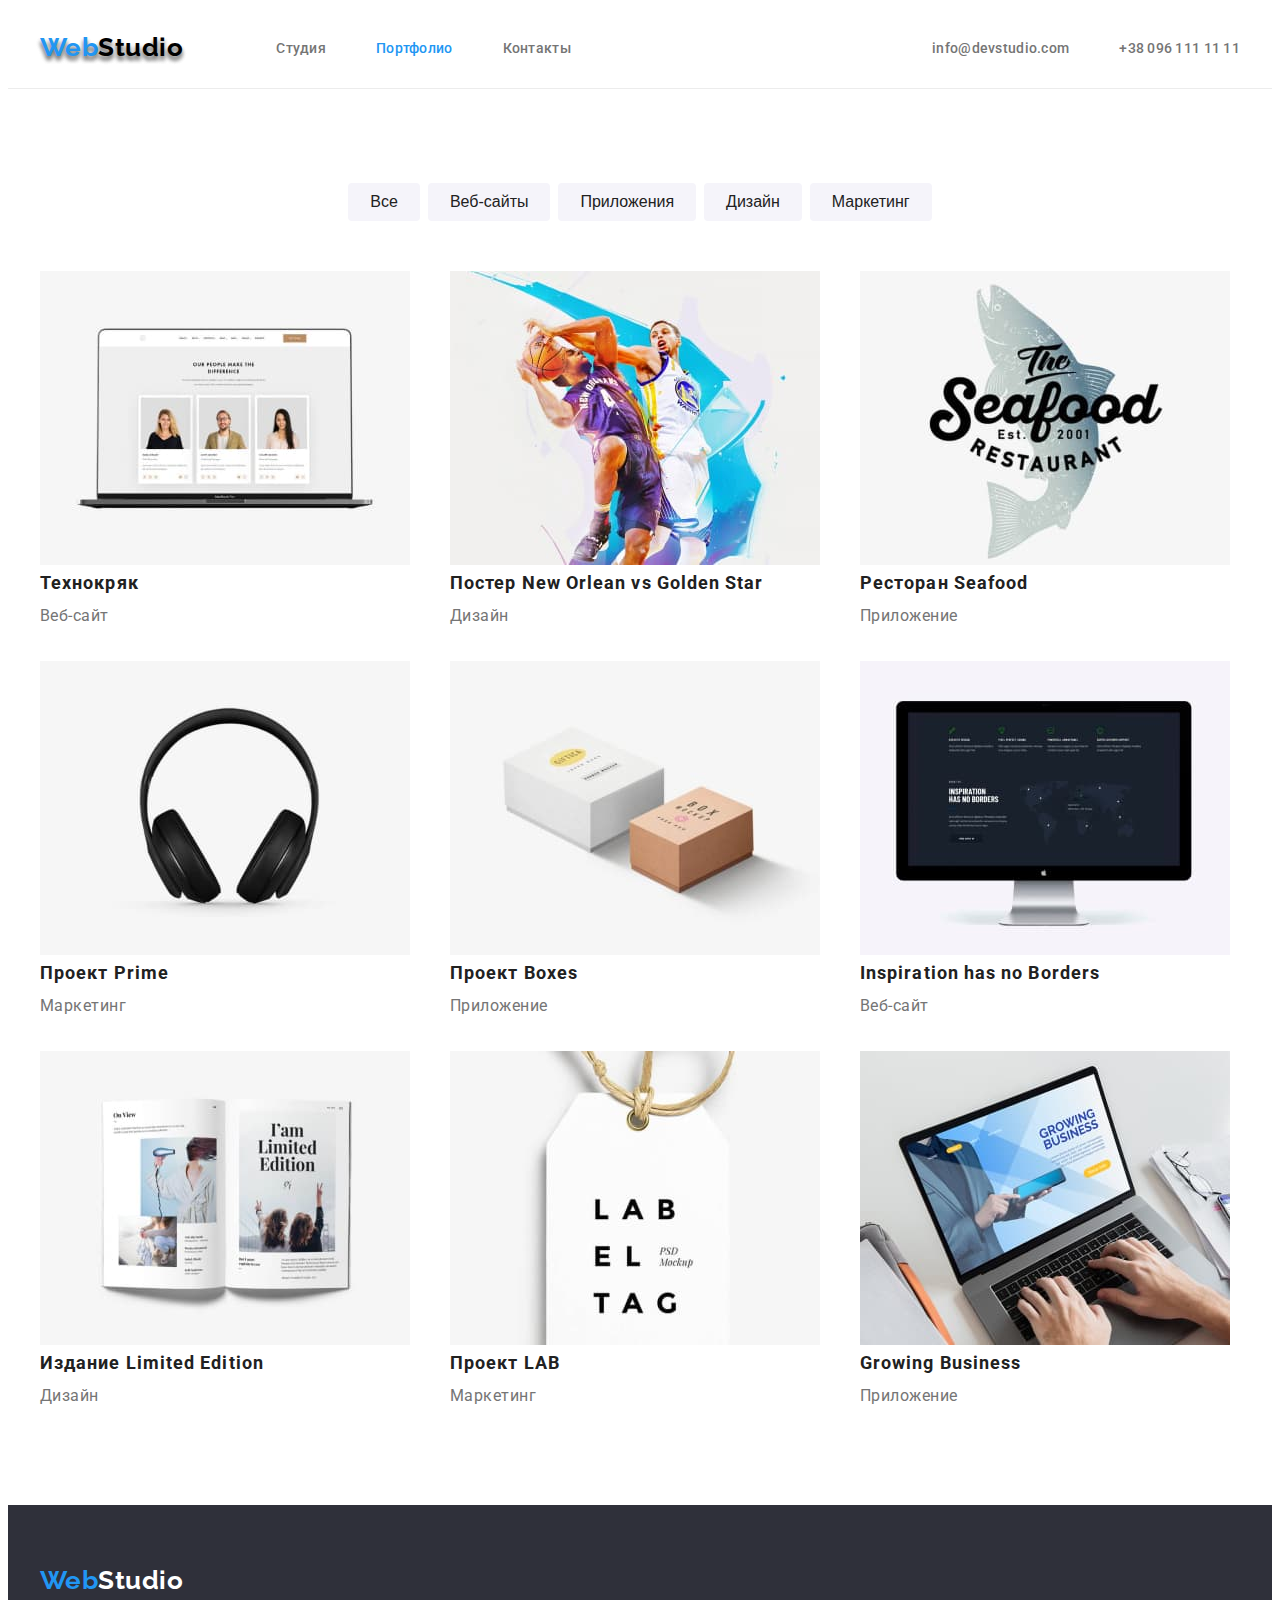
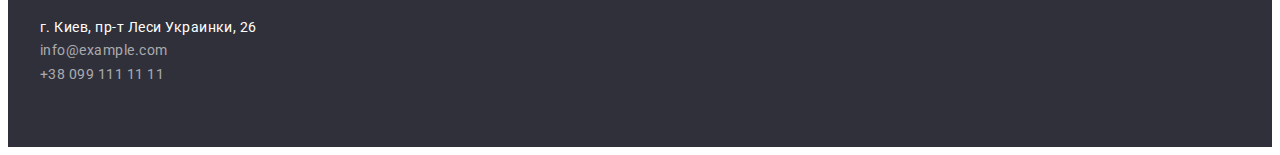
==== portfolio.html @ 405c22c2 "показывает блок герой" ====
<!DOCTYPE html>
<html lang="ru">
    
<head>
    <meta charset="UTF-8">
    <meta http-equiv="X-UA-Compatible" content="IE=edge">
    <meta name="viewport" content="width=device-width, initial-scale=1.0">
    <title>Портфолио</title>
    <link rel="preconnect" href="https://fonts.gstatic.com"/>
    <link href="https://fonts.googleapis.com/css2?family=Raleway:wght@700&family=Roboto:wght@400;500;700;900&display=swap"
        rel="stylesheet"/>
    <link rel="stylesheet" href="https://cdnjs.cloudflare.com/ajax/libs/modern-normalize/1.0.0/modern-normalize.min.css"
        integrity="sha512-ISS7cAi1PEhQ8jnbJpJZMd29NlhNj4AWYyLOSp2CE/CsHxTCu+r+t0D2yoJudVrd0/8fTVPUVDzY5Tvli75u/g=="crossorigin="anonymous" />
    <link rel="stylesheet" href="./css/styles.css"/>
</head>

<body>
    <!-- Шапка страницы -->
<header class="main-header">
  <div class="header-container container">
    <nav class="main-nav">
        <!-- Логотип WebStudio -->
        <a href="" lang="en" class="webstudio link shadow">
            <span class="web">Web</span>Studio</a>

        <ul class="menu list">
                <li class="menu-item"> <a class="menu-link link" href="./index.html">Студия</a></li>
                <li class="menu-item"> <a class="menu-link link curent" href="./portfolio.html">Портфолио</a></li>
                <li class="menu-item"> <a class="menu-link link" href="">Контакты</a></li>
                </ul>
                </nav>
                <ul class="contacts list">
                    <li class="contact-mail"><a class="mail-link link" href="maito:info@devstudio.com">info@devstudio.com</a></li>
                    <li class="contacts-tel"><a class="tel-link link" href="tel:380961111111">+38 096 111 11 11</a></li>
                </ul>
  </div>
</header>


<!--Основная часть-->
    <main>
        <!--Фильтры и Проекты-->
        <section class="section">
          <div class="container">
                <h1 class="visually-hidden" >Наши проекты</h1>
                  <ul class="filter-list list">
                    <li class="filter-item"><button class="filter-btn" type="button">Все</button></li>
                    <li class="filter-item"><button class="filter-btn" type="button">Веб-сайты</button></li>
                    <li class="filter-item"><button class="filter-btn" type="button">Приложения</button></li>
                    <li class="filter-item"><button class="filter-btn" type="button">Дизайн</button></li>
                    <li class="filter-item"><button class="filter-btn" type="button">Маркетинг</button></li>
                  </ul>
                            
        <!-- <Проекты> -->
        
            <ul class="project-list list">
                <li class="project-item">
                    <img src="./images/portfolio/tekhnokruak.jpg" alt="Технокряк" width="370" height="294" />
                    <h3 class="project-title">Технокряк</h3>
                    <p class="project-filter">Веб-сайт</p>
                </li>
                <li class="project-item">
                    <img src="./images/portfolio/neworlean.jpg" alt="Постер New Orlean vs Golden Star" width="370" height="294" />
                    <h3 class="project-title">Постер New Orlean vs Golden Star</h3>
                    <p class="project-filter">Дизайн</p>
                </li>
                <li class="project-item">
                    <img src="./images/portfolio/seafood.jpg" alt="Ресторан Seafood" width="370" height="294" />
                    <h3 class="project-title">Ресторан Seafood</h3>
                    <p class="project-filter">Приложение</p>
                </li>
                <li class="project-item">
                    <img src="./images/portfolio/prime.jpg" alt="Проект Prime" width="370" height="294" />
                    <h3 class="project-title">Проект Prime</h3>
                    <p class="project-filter">Маркетинг</p>
                </li>
                <li class="project-item">
                    <img src="./images/portfolio/boxes.jpg" alt="Проект Boxes" width="370" height="294" />
                    <h3 class="project-title">Проект Boxes</h3>
                    <p class="project-filter">Приложение</p>
                </li>
                <li class="project-item">
                    <img src="./images/portfolio/inspiration.jpg" alt="Inspiration has no Borders" width="370" height="294" />
                    <h3 class="project-title">Inspiration has no Borders</h3>
                    <p class="project-filter">Веб-сайт</p>
                </li>
                <li class="project-item">
                    <img src="./images/portfolio/limitededition.jpg" alt="Издание Limited Edition" width="370" height="294" />
                    <h3 class="project-title">Издание Limited Edition</h3>
                    <p class="project-filter">Дизайн</p>
                </li>
                <li class="project-item">
                    <img src="./images/portfolio/lab.jpg" alt="Проект LAB" width="370" height="294" />
                    <h3 class="project-title">Проект LAB</h3>
                    <p class="project-filter">Маркетинг</p>
                </li>
                <li class="project-item">
                    <img src="./images/portfolio/business.jpg" alt="Growing Business" width="370" height="294" />
                    <h3 class="project-title">Growing Business</h3>
                    <p class="project-filter">Приложение</p>
                </li>
            </ul>
          </div>
        </section>
    </main>

    <!-- <Футер> -->
    <footer class="footer class">
        <div class="footer-container container">
        <a href="" lang="en" class="footer-webstudio link">
            <span class="web">Web</span>Studio</a>
        <address class="footer-address">
            <ul class="footer-list list">
                <li><a class="footer-map-link link" href="https://goo.gl/maps/7oAF3nw1k7qhsK217" target="_blank"
                        rel="noopener noreferrer">г. Киев, пр-т Леси Украинки, 26</a></li>
                <li><a class="footer-mail-link link" href="maito:info@devstudio.com">info@example.com</a></li>
                <li><a class="footer-tel-link link" href="tel:380961111111">+38 099 111 11 11</a></li>
            </ul>
        </address>
        </div>
    </footer>
</body>

</html>
---- css/styles.css ----
/*Шрифт всего текста - Roboto*/
/*Шрифт логотипа WebStudio - Raleway*/
/*Цвет заголовка блока героя белый- #FFFFFF*/
/*Основной цвет заголовков документов - #212121*/
/* Цвет активных кнопок и ссылок - #2196F3*/
/*Цвет текста абзацев - #757575*/
/*цвет бека Наша команда и неактивных кнопок Наши проекты - #F5F4FA*/
/* цвет фона подвала background: #2F303A;*/
/*font-style: normal;*/

:root {
  --main-font: 'Roboto', sans-serif;
  --secondary-font: 'Raleway', sans-serif;
  --title-text-color: #212121;
  --accent-color: #2196f3;
  --primary-white-color: #ffffff;
  --main-color: #757575;
}
h1,
h2,
h3,
h4,
h5,
h6,
p {
  margin-top: 0;
  margin-bottom: 0;
}

ul,
ol {
  margin-top: 0;
  margin-bottom: 0;
  padding-left: 0;
}

img {
  display: block;
}

/* ========BODY======== */
body {
  font-family: var(--main-font);
  color: var(--main-color);
  letter-spacing: 0.03em;
}
/* =======END=BODY======== */

.section {
  padding-top: 94px;
  padding-bottom: 94px;
}
.container {
  width: 1200px;
  margin: 0px auto;
  padding: 0px 15px;
}

.list {
  list-style: none;
}

.link {
  text-decoration: none;
  font-style: normal;
}

.visually-hidden {
  position: absolute;
  width: 1px;
  height: 1px;
  margin: -1px;
  border: 0;
  padding: 0;

  white-space: nowrap;
  clip-path: inset(100%);
  clip: rect(0 0 0 0);
  overflow: hidden;
}

/*========================STUDIO=======================*/

/*========================HEADER=======================*/
.main-header {
  border-bottom: 1px solid #ececec;
}
.header-container {
  display: flex;
  padding-top: 24px;
  padding-bottom: 25px;
  justify-content: space-between;
  align-items: center;
}

.main-nav {
  display: flex;
  align-items: center;
}

.webstudio {
  color: #000000;
  font-family: var(--secondary-font);
  font-weight: 700;
  font-size: 26px;
  line-height: 1.19;
  margin-right: 93px;
}

.web {
  color: var(--accent-color);
}

.menu {
  display: flex;
  min-width: 294px;
}

.menu .curent {
  color: var(--accent-color);
}

.menu-item:not(:last-child) {
  margin-right: 50px;
}

.menu-link {
  font-weight: 500;
  font-size: 14px;
  line-height: 1.14;
  letter-spacing: 0.02em;
  color: var(--main-color);
}

.menu-link:hover,
.menu-link:focus {
  color: var(--accent-color);
}

.contacts {
  display: flex;
  align-items: center;
}

.contact-mail {
  margin-right: 50px;
}

.mail-link {
  font-weight: 500;
  font-size: 14px;
  line-height: 1.14;
  letter-spacing: 0.02em;
  color: var(--main-color);
}

.mail-link:hover,
.mail-link:focus {
  color: var(--accent-color);
}

.tel-link {
  font-weight: 500;
  font-size: 14px;
  line-height: 1.14;
  letter-spacing: 0.02em;

  color: var(--main-color);
}

.tel-link:hover,
.tel-link:focus {
  color: var(--accent-color);
}
/*========================END==HEADER=======================*/

/*===========================HERO===================*/
.hero {
  background: #2f303a;
  padding-top: 200px;
  padding-bottom: 200px;
  text-align: center;

  max-width: 1600px;
  min-height: 600px;
  margin-left: auto;
  margin-right: auto;

  background-image: linear-gradient(
      to right,
      rgba(47, 48, 58, 0.4),
      rgba(47, 48, 58, 0.4)
    ),
    url(../images/hero/hero-bgr.jpg);

  background-size: cover;
  background-repeat: no-repeat;
  background-position: center;
}

.title-hero {
  font-weight: 900;
  font-size: 44px;
  line-height: 1.36;
  margin-bottom: 30px;
  text-align: center;
  letter-spacing: 0.06em;
  text-transform: uppercase;
  color: var(--primary-white-color);
}

.order-btn {
  font-weight: 700;
  font-size: 16px;
  line-height: 1.88;
  letter-spacing: 0.06em;
  font-family: inherit;

  padding: 10px 32px;
  border: transparent;
  border-radius: 4px;
  display: inline-block;
  min-width: 200px;
  text-align: center;
  background-color: var(--accent-color);
  color: var(--primary-white-color);
  cursor: pointer;
}

.order-btn:hover,
.order-btn:focus {
  background-color: #188ce8;
}
/*=======================END=HERO===================*/

/*=====Advantages (advant- никогда не писать adv-title!!!)=====*/
.advant-list {
  display: flex;
  justify-content: space-between;
}

.advant-item:not(:last-child) {
  margin-right: 30px;
}

.advant-title {
  font-weight: 700;
  font-size: 14px;
  line-height: 1.14;
  text-transform: uppercase;
  margin-bottom: 10px;

  color: var(--title-text-color);
}
.advant-description {
  font-weight: 400;
  font-size: 14px;
  line-height: 1.71;
}
/*====================END Advantages=========================*/

/*==================ACTIVITIES===========================*/

.activ-title {
  font-weight: 700;
  font-size: 36px;
  line-height: 1.16;
  text-align: center;

  color: var(--title-text-color);
}

.activ-list {
  display: flex;
  justify-content: space-between;
  margin-top: 50px;
}

.activ-item {
  display: inline-block;
}
/*===============END=ACTIVITIES===========================*/

/*===================TEAM======================================*/
.team {
  background: #f5f4fa;
}

.team-card {
  text-align: center;
  margin: 0 auto;
  padding-top: 30px;
  padding-bottom: 30px;
  background-color: var(--primary-white-color);
}

.team-title {
  font-weight: 700;
  font-size: 36px;
  line-height: 1.16;
  text-align: center;
  color: var(--title-text-color);
  margin-bottom: 50px;
}

.team-list {
  display: flex;
  flex-wrap: wrap;
  margin-top: -30px;
  margin-left: -30px;
}

.team-item {
  display: inline-block;
  text-align: center;
  margin-top: 30px;
  margin-left: 30px;
  flex-basis: calc((100% - 120px) / 4);
  background: #ffffff;
  /* material shadow v1 */

  box-shadow: 0px 1px 3px rgba(0, 0, 0, 0.12), 0px 1px 1px rgba(0, 0, 0, 0.14),
    0px 2px 1px rgba(0, 0, 0, 0.2);
  border-radius: 0px 0px 4px 4px;
}

.team-member {
  font-weight: 500;
  font-size: 16px;
  line-height: 1.18;
  text-align: center;
  margin-bottom: 10px;
  color: var(--title-text-color);
}

.team-member-position {
  font-weight: 400;
  font-size: 16px;
  line-height: 1.18;
  text-align: center;
}
/*===================END==TEAM=================================*/

/*==================FOOTER=================*/
.footer {
  background: #2f303a;
}
.footer-container {
  padding-top: 60px;
  padding-bottom: 60px;
}

.footer-webstudio {
  color: var(--primary-white-color);
  font-family: var(--secondary-font);
  font-weight: 700;
  font-size: 26px;
  line-height: 1.19;
}

.footer-address {
  margin-top: 20px;
}

.footer-map-link {
  font-weight: 400;
  font-size: 14px;
  line-height: 1.71;

  color: var(--primary-white-color);
}

.footer-map-link:hover,
.footer-map-link:focus {
  color: var(--accent-color);
}

.footer-tel-link,
.footer-mail-link {
  font-weight: 400;
  font-size: 14px;
  line-height: 1.71;

  color: rgba(255, 255, 255, 0.6);
}

.footer-tel-link:hover,
.footer-tel-link:focus {
  color: var(--accent-color);
}

.footer-mail-link:hover,
.footer-mail-link:focus {
  color: var(--accent-color);
}

/*================END==FOOTER=================*/

/*=====================END===STUDIO======*/

/*=============PORTFOLIO=============*/

/*=============HEADER webstudio=============*/
.shadow {
  text-shadow: 0px 4px 4px rgba(0, 0, 0, 0.25), 0px 4px 4px rgba(0, 0, 0, 0.25),
    0px 4px 4px rgba(0, 0, 0, 0.25);
}
/*============END=HEADER webstudio=============*/

/*=============FILTERS=============*/
.filter-list {
  display: flex;
  justify-content: center;
  margin-bottom: 50px;
}

.filter-item:not(:last-child) {
  margin-right: 8px;
}

.filter-item {
  display: inline-block;
}
.filter-btn {
  font-weight: 500;
  font-size: 16px;
  line-height: 1.62;
  text-align: center;

  color: var(--title-text-color);
  background: #f5f4fa;
  border-radius: 4px;
  cursor: pointer;
  border: none;
  padding: 6px 22px;
}
.filter-btn:hover,
.filter-btn:focus {
  color: var(--primary-white-color);
  background: var(--accent-color);
}
/*===========END==FILTERS=============*/

/*=============PROJECTS=============*/
.project-list {
  display: flex;
  flex-wrap: wrap;
  margin-top: -30px;
  margin-left: -30px;
}
/* inside  solid */
.project-item {
  background: var(--primary-white-color);
  border: 1px inside #eeeeee;
  box-sizing: border-box;
  margin-top: 30px;
  margin-left: 30px;
  flex-basis: calc((100% - 90px) / 3);
}

.project-title {
  font-weight: 700;
  font-size: 18px;
  line-height: 2;
  letter-spacing: 0.06em;

  color: var(--title-text-color);
}
.project-filter {
  font-weight: 400;
  font-size: 16px;
  line-height: 1.87;
  color: var(--main-color);
}
/*===========END==PROJECTS=============*/

/*==========END===PORTFOLIO=============*/
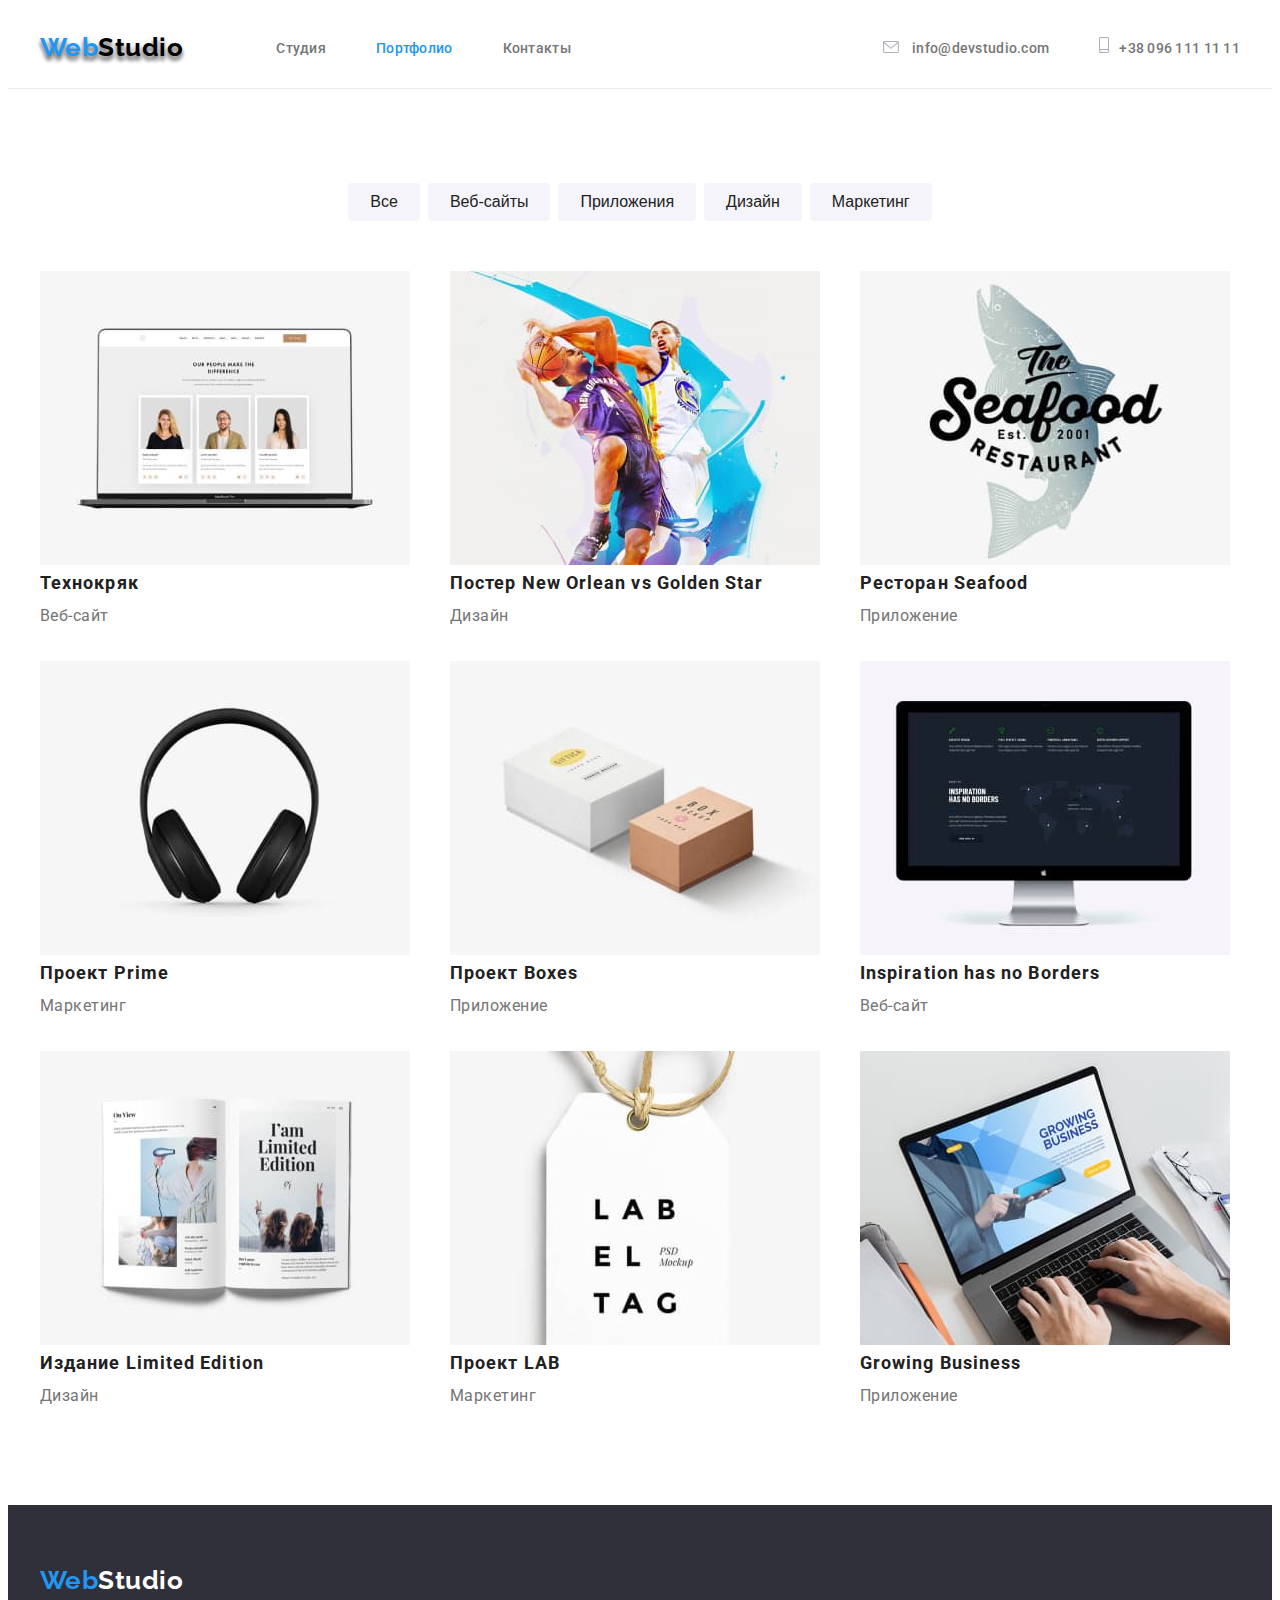
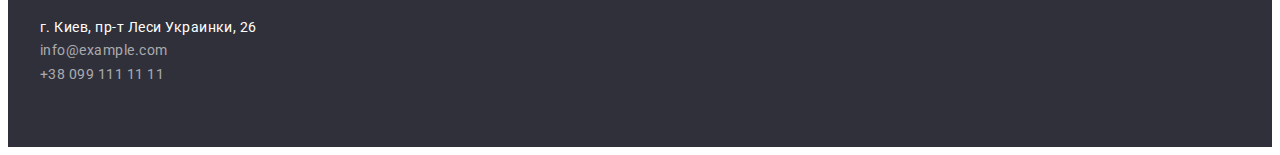
==== commit b8582177: "установлены advent-thumb" ====
--- a/portfolio.html
+++ b/portfolio.html
@@ -30,8 +30,13 @@
                 </ul>
                 </nav>
                 <ul class="contacts list">
-                    <li class="contact-mail"><a class="mail-link link" href="maito:info@devstudio.com">info@devstudio.com</a></li>
-                    <li class="contacts-tel"><a class="tel-link link" href="tel:380961111111">+38 096 111 11 11</a></li>
+                    <li class="contact-mail"><a class="contact-link link" href="maito:info@devstudio.com"><svg class="icon-contacts" width="16" height="12">
+                        <use href="./images/sprite.svg#icon-envelope"></use>
+                    </svg>
+                        info@devstudio.com</a></li>
+                    <li class="contacts-tel"><a class="contact-link link" href="tel:380961111111"><svg class="icon-contacts" width="10" height="16">
+                        <use href="./images/sprite.svg#icon-smartphone"></use>
+                    </svg>+38 096 111 11 11</a></li>
                 </ul>
   </div>
 </header>
@@ -113,8 +118,8 @@
             <ul class="footer-list list">
                 <li><a class="footer-map-link link" href="https://goo.gl/maps/7oAF3nw1k7qhsK217" target="_blank"
                         rel="noopener noreferrer">г. Киев, пр-т Леси Украинки, 26</a></li>
-                <li><a class="footer-mail-link link" href="maito:info@devstudio.com">info@example.com</a></li>
-                <li><a class="footer-tel-link link" href="tel:380961111111">+38 099 111 11 11</a></li>
+                <li><a class="footer-link link" href="maito:info@devstudio.com">info@example.com</a></li>
+                <li><a class="footer-link link" href="tel:380961111111">+38 099 111 11 11</a></li>
             </ul>
         </address>
         </div>
--- a/css/styles.css
+++ b/css/styles.css
@@ -15,6 +15,7 @@
   --accent-color: #2196f3;
   --primary-white-color: #ffffff;
   --main-color: #757575;
+  --icons-color: #afb1b8;
 }
 h1,
 h2,
@@ -133,7 +134,11 @@
 }
 
 .menu-link:hover,
-.menu-link:focus {
+.menu-link:focus,
+.contact-link:hover,
+.contact-link:focus,
+.footer-link:hover,
+.footer-link:focus {
   color: var(--accent-color);
 }
 
@@ -146,7 +151,7 @@
   margin-right: 50px;
 }
 
-.mail-link {
+.contact-link {
   font-weight: 500;
   font-size: 14px;
   line-height: 1.14;
@@ -154,24 +159,17 @@
   color: var(--main-color);
 }
 
-.mail-link:hover,
-.mail-link:focus {
-  color: var(--accent-color);
-}
-
-.tel-link {
-  font-weight: 500;
-  font-size: 14px;
-  line-height: 1.14;
-  letter-spacing: 0.02em;
-
-  color: var(--main-color);
-}
-
-.tel-link:hover,
-.tel-link:focus {
-  color: var(--accent-color);
-}
+.contact-link:hover .icon-contacts,
+.contact-link:focus .icon-contacts {
+  fill: currentColor;
+}
+
+.icon-contacts {
+  display: inline-block;
+  margin-right: 10px;
+  fill: var(--icons-color);
+}
+
 /*========================END==HEADER=======================*/
 
 /*===========================HERO===================*/
@@ -257,6 +255,16 @@
   font-size: 14px;
   line-height: 1.71;
 }
+.advent-thumb {
+  width: 270px;
+  height: 120px;
+  margin-bottom: 30px;
+  border-radius: 4px;
+  align-items: center;
+  display: flex;
+  justify-content: center;
+  background-color: #f5f4fa;
+}
 /*====================END Advantages=========================*/
 
 /*==================ACTIVITIES===========================*/
@@ -375,23 +383,12 @@
   color: var(--accent-color);
 }
 
-.footer-tel-link,
-.footer-mail-link {
+.footer-link {
   font-weight: 400;
   font-size: 14px;
   line-height: 1.71;
 
   color: rgba(255, 255, 255, 0.6);
-}
-
-.footer-tel-link:hover,
-.footer-tel-link:focus {
-  color: var(--accent-color);
-}
-
-.footer-mail-link:hover,
-.footer-mail-link:focus {
-  color: var(--accent-color);
 }
 
 /*================END==FOOTER=================*/
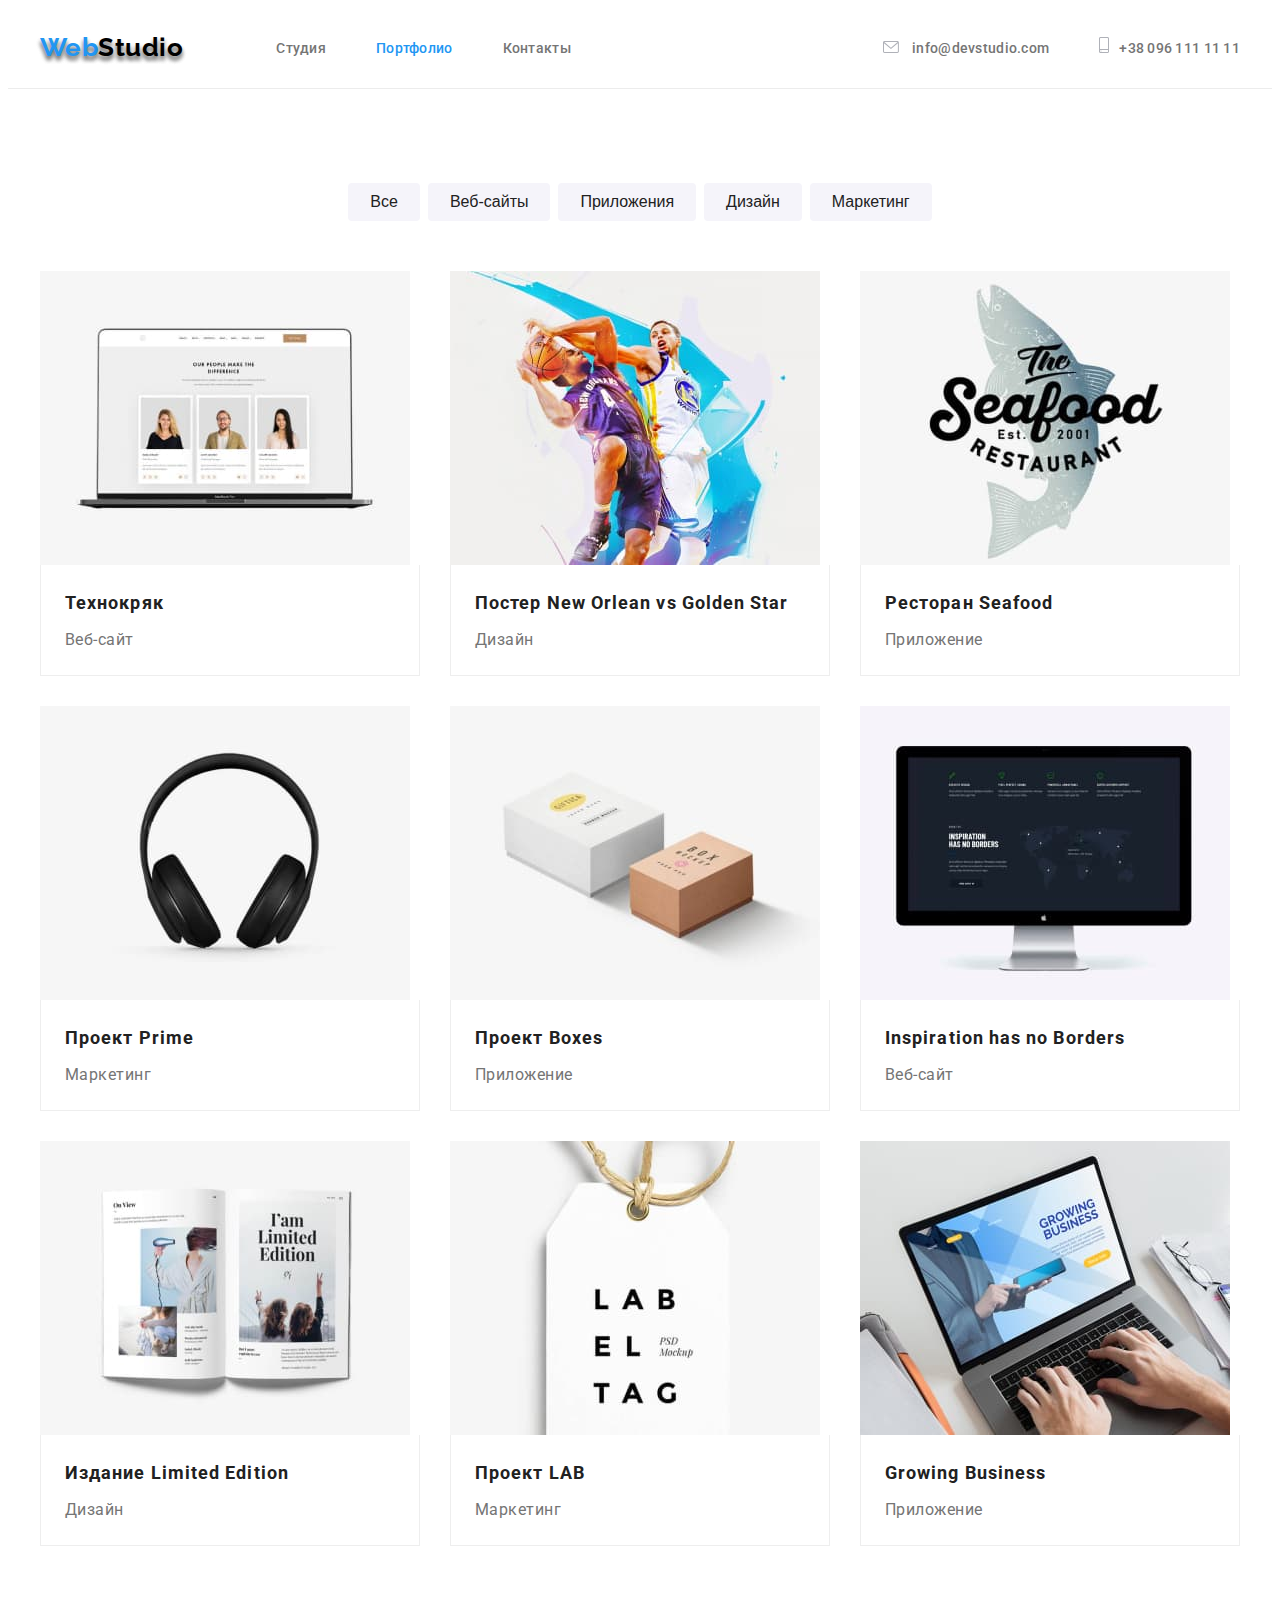
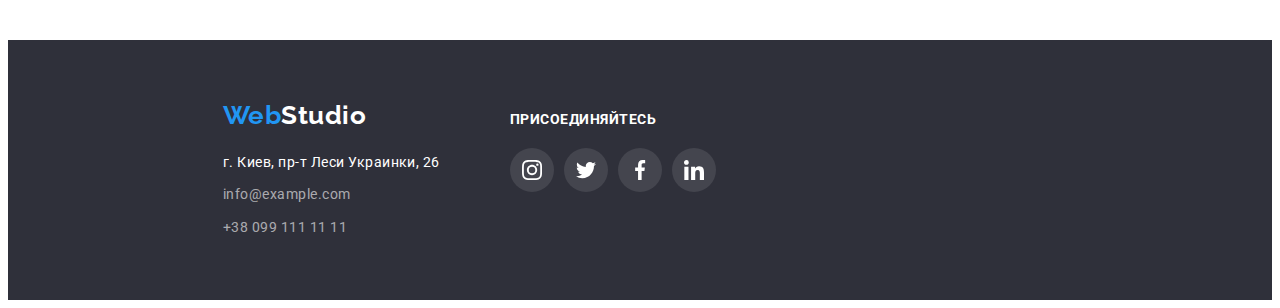
==== commit b9e3d9d9: "иконки все загружены" ====
--- a/portfolio.html
+++ b/portfolio.html
@@ -31,11 +31,11 @@
                 </nav>
                 <ul class="contacts list">
                     <li class="contact-mail"><a class="contact-link link" href="maito:info@devstudio.com"><svg class="icon-contacts" width="16" height="12">
-                        <use href="./images/sprite.svg#icon-envelope"></use>
+                        <use href="./images/icons.svg#icon-envelope"></use>
                     </svg>
                         info@devstudio.com</a></li>
                     <li class="contacts-tel"><a class="contact-link link" href="tel:380961111111"><svg class="icon-contacts" width="10" height="16">
-                        <use href="./images/sprite.svg#icon-smartphone"></use>
+                        <use href="./images/icons.svg#icon-smartphone"></use>
                     </svg>+38 096 111 11 11</a></li>
                 </ul>
   </div>
@@ -61,69 +61,128 @@
             <ul class="project-list list">
                 <li class="project-item">
                     <img src="./images/portfolio/tekhnokruak.jpg" alt="Технокряк" width="370" height="294" />
-                    <h3 class="project-title">Технокряк</h3>
-                    <p class="project-filter">Веб-сайт</p>
+                    <div class="project-card">
+                        <h3 class="project-title">Технокряк</h3>
+                        <p class="project-filter">Веб-сайт</p>
+                    </div>                    
                 </li>
                 <li class="project-item">
                     <img src="./images/portfolio/neworlean.jpg" alt="Постер New Orlean vs Golden Star" width="370" height="294" />
+                    <div class="project-card">
                     <h3 class="project-title">Постер New Orlean vs Golden Star</h3>
                     <p class="project-filter">Дизайн</p>
+                    </div>
                 </li>
                 <li class="project-item">
                     <img src="./images/portfolio/seafood.jpg" alt="Ресторан Seafood" width="370" height="294" />
-                    <h3 class="project-title">Ресторан Seafood</h3>
-                    <p class="project-filter">Приложение</p>
+                    <div class="project-card">
+                        <h3 class="project-title">Ресторан Seafood</h3>
+                        <p class="project-filter">Приложение</p>
+                    </div>
+                   
                 </li>
                 <li class="project-item">
                     <img src="./images/portfolio/prime.jpg" alt="Проект Prime" width="370" height="294" />
+                    <div class="project-card">
                     <h3 class="project-title">Проект Prime</h3>
                     <p class="project-filter">Маркетинг</p>
+                    </div>
                 </li>
                 <li class="project-item">
                     <img src="./images/portfolio/boxes.jpg" alt="Проект Boxes" width="370" height="294" />
+                    <div class="project-card">
                     <h3 class="project-title">Проект Boxes</h3>
                     <p class="project-filter">Приложение</p>
+                    </div>
                 </li>
                 <li class="project-item">
                     <img src="./images/portfolio/inspiration.jpg" alt="Inspiration has no Borders" width="370" height="294" />
-                    <h3 class="project-title">Inspiration has no Borders</h3>
-                    <p class="project-filter">Веб-сайт</p>
+                    <div class="project-card">
+                        <h3 class="project-title">Inspiration has no Borders</h3>
+                        <p class="project-filter">Веб-сайт</p>
+                    </div>
+                    
                 </li>
                 <li class="project-item">
                     <img src="./images/portfolio/limitededition.jpg" alt="Издание Limited Edition" width="370" height="294" />
+                    <div class="project-card">
                     <h3 class="project-title">Издание Limited Edition</h3>
                     <p class="project-filter">Дизайн</p>
+                </div>                    
                 </li>
                 <li class="project-item">
                     <img src="./images/portfolio/lab.jpg" alt="Проект LAB" width="370" height="294" />
-                    <h3 class="project-title">Проект LAB</h3>
-                    <p class="project-filter">Маркетинг</p>
+                    <div class="project-card">
+                        <h3 class="project-title">Проект LAB</h3>
+                        <p class="project-filter">Маркетинг</p>
+                    </div>
+                    
                 </li>
                 <li class="project-item">
                     <img src="./images/portfolio/business.jpg" alt="Growing Business" width="370" height="294" />
-                    <h3 class="project-title">Growing Business</h3>
-                    <p class="project-filter">Приложение</p>
+                    <div class="project-card">
+                        <h3 class="project-title">Growing Business</h3>
+                        <p class="project-filter">Приложение</p>
+                    </div>
+                    
                 </li>
             </ul>
           </div>
         </section>
-    </main>
 
     <!-- <Футер> -->
-    <footer class="footer class">
-        <div class="footer-container container">
-        <a href="" lang="en" class="footer-webstudio link">
-            <span class="web">Web</span>Studio</a>
-        <address class="footer-address">
-            <ul class="footer-list list">
-                <li><a class="footer-map-link link" href="https://goo.gl/maps/7oAF3nw1k7qhsK217" target="_blank"
-                        rel="noopener noreferrer">г. Киев, пр-т Леси Украинки, 26</a></li>
-                <li><a class="footer-link link" href="maito:info@devstudio.com">info@example.com</a></li>
-                <li><a class="footer-link link" href="tel:380961111111">+38 099 111 11 11</a></li>
+    <footer class="footer">
+        <div class="footer-container">
+            <a href="" lang="en" class="footer-webstudio link">
+                <span class="web">Web</span>Studio</a>
+            <address class="footer-address">
+                <ul class=" list">
+                    <li class="footer-cont-item"><a class="footer-map-link link"
+                            href="https://goo.gl/maps/7oAF3nw1k7qhsK217" target="_blank" rel="noopener noreferrer">г. Киев,
+                            пр-т Леси Украинки, 26</a></li>
+                    <li class="footer-cont-item"><a class="footer-link link"
+                            href="maito:info@devstudio.com">info@example.com</a></li>
+                    <li class="footer-cont-item"><a class="footer-link link" href="tel:380961111111">+38 099 111 11 11</a>
+                    </li>
+                </ul>
+            </address>
+        </div>
+        <div class="social-footer">
+            <h3 class="footer-title">Присоединяйтесь</h3>
+            <ul class="social-icons list">
+                <li class="footer-soc-item">
+                    <a class="footer-soc-link" href="">
+                        <svg class="footer-soc-icon" width="20px" height="20px">
+                            <use href="./images/icons.svg#icon-instagram"></use>
+                        </svg>
+                    </a>
+                </li>
+                <li class="footer-soc-item">
+                    <a class="footer-soc-link" href="">
+                        <svg class="footer-soc-icon" width="20px" height="20px">
+                            <use href="./images/icons.svg#icon-twitter"></use>
+                        </svg>
+                    </a>
+                </li>
+                <li class="footer-soc-item">
+                    <a class="footer-soc-link" href="">
+                        <svg class="footer-soc-icon" width="20px" height="20px">
+                            <use href="./images/icons.svg#icon-facebook"></use>
+                        </svg>
+                    </a>
+                </li>
+                <li class="footer-soc-item">
+                    <a class="footer-soc-link" href="">
+                        <svg class="footer-soc-icon" width="20px" height="20px">
+                            <use href="./images/icons.svg#icon-linkedin"></use>
+                        </svg>
+                    </a>
+                </li>
+    
             </ul>
-        </address>
+    
         </div>
     </footer>
-</body>
-
-</html>+    </body>
+    
+    </html>--- a/css/styles.css
+++ b/css/styles.css
@@ -297,8 +297,7 @@
 .team-card {
   text-align: center;
   margin: 0 auto;
-  padding-top: 30px;
-  padding-bottom: 30px;
+  padding: 30px 32px;
   background-color: var(--primary-white-color);
 }
 
@@ -347,27 +346,111 @@
   line-height: 1.18;
   text-align: center;
 }
+
+.social-icons {
+  display: flex;
+  align-items: center;
+  justify-content: space-between;
+}
+
+.social-list-icons {
+  display: flex;
+  align-items: center;
+  justify-content: space-between;
+}
+
+.social-link {
+  display: flex;
+  align-items: center;
+  justify-content: center;
+  width: 44px;
+  height: 44px;
+  border-radius: 50%;
+}
+
+.social-icon {
+  fill: var(--icons-color);
+}
+
+.social-link:hover,
+.social-link:focus {
+  background-color: var(--accent-color);
+}
+
+.social-link:hover .social-icon,
+.social-link:focus .social-icon {
+  fill: var(--primary-white-color);
+}
+
 /*===================END==TEAM=================================*/
 
+/* =================Постоянные клиенты================ */
+.clients {
+  display: flex;
+  justify-content: space-between;
+}
+
+.client-link {
+  display: flex;
+  align-items: center;
+  justify-content: center;
+  width: 170px;
+  height: 92px;
+  border: 1px solid #afb1b8;
+  border-radius: 4px;
+}
+
+.client-link:hover,
+.contact-link:focus {
+  border: 1px solid var(--accent-color);
+  border-radius: 4px;
+  outline: none;
+}
+
+.client-link:hover .icon-client,
+.contact-link:focus .icon-client {
+  fill: var(--accent-color);
+}
+.icon-client {
+  fill: var(--icons-color);
+}
 /*==================FOOTER=================*/
 .footer {
-  background: #2f303a;
-}
-.footer-container {
   padding-top: 60px;
   padding-bottom: 60px;
+  background: #2f303a;
+  font-style: normal;
+  display: flex;
+  align-items: baseline;
+}
+.footer-container {
+  align-items: baseline;
+  padding-left: 215px;
+}
+
+.social-footer {
+  margin-left: 70px;
 }
 
 .footer-webstudio {
+  display: block;
   color: var(--primary-white-color);
   font-family: var(--secondary-font);
   font-weight: 700;
   font-size: 26px;
   line-height: 1.19;
-}
-
+  text-decoration: none;
+}
+.footer-cont-item:not(:last-child) {
+  margin-bottom: 9px;
+}
+
+.footer-soc-item:first-child {
+  margin-left: 0;
+}
 .footer-address {
   margin-top: 20px;
+  font-style: normal;
 }
 
 .footer-map-link {
@@ -389,6 +472,42 @@
   line-height: 1.71;
 
   color: rgba(255, 255, 255, 0.6);
+}
+
+.footer-title {
+  margin-bottom: 20px;
+  color: var(--primary-white-color);
+  font-size: 14px;
+  line-height: 1.14;
+  text-transform: uppercase;
+}
+
+.footer-social-item {
+  display: flex;
+  flex-basis: calc(100% / 4 - 20px);
+  margin-left: 10px;
+}
+
+.footer-soc-item:not(:last-child) {
+  margin-right: 10px;
+}
+.footer-soc-link {
+  display: flex;
+  align-items: center;
+  justify-content: center;
+  width: 44px;
+  height: 44px;
+  border-radius: 50%;
+  background-color: rgba(255, 255, 255, 0.1);
+}
+
+.footer-soc-link:hover,
+.footer-soc-link:focus {
+  background-color: var(--accent-color);
+}
+
+.footer-soc-icon {
+  fill: var(--primary-white-color);
 }
 
 /*================END==FOOTER=================*/
@@ -455,7 +574,13 @@
   flex-basis: calc((100% - 90px) / 3);
 }
 
+.project-item:hover {
+  box-shadow: 0px 1px 1px rgba(0, 0, 0, 0.12), 0px 4px 4px rgba(0, 0, 0, 0.06),
+    1px 4px 6px rgba(0, 0, 0, 0.16);
+}
+
 .project-title {
+  margin-bottom: 4px;
   font-weight: 700;
   font-size: 18px;
   line-height: 2;
@@ -469,6 +594,12 @@
   line-height: 1.87;
   color: var(--main-color);
 }
+.project-card {
+  padding: 20px 24px;
+  border-left: 1px solid #eeeeee;
+  border-bottom: 1px solid #eeeeee;
+  border-right: 1px solid #eeeeee;
+}
 /*===========END==PROJECTS=============*/
 
 /*==========END===PORTFOLIO=============*/
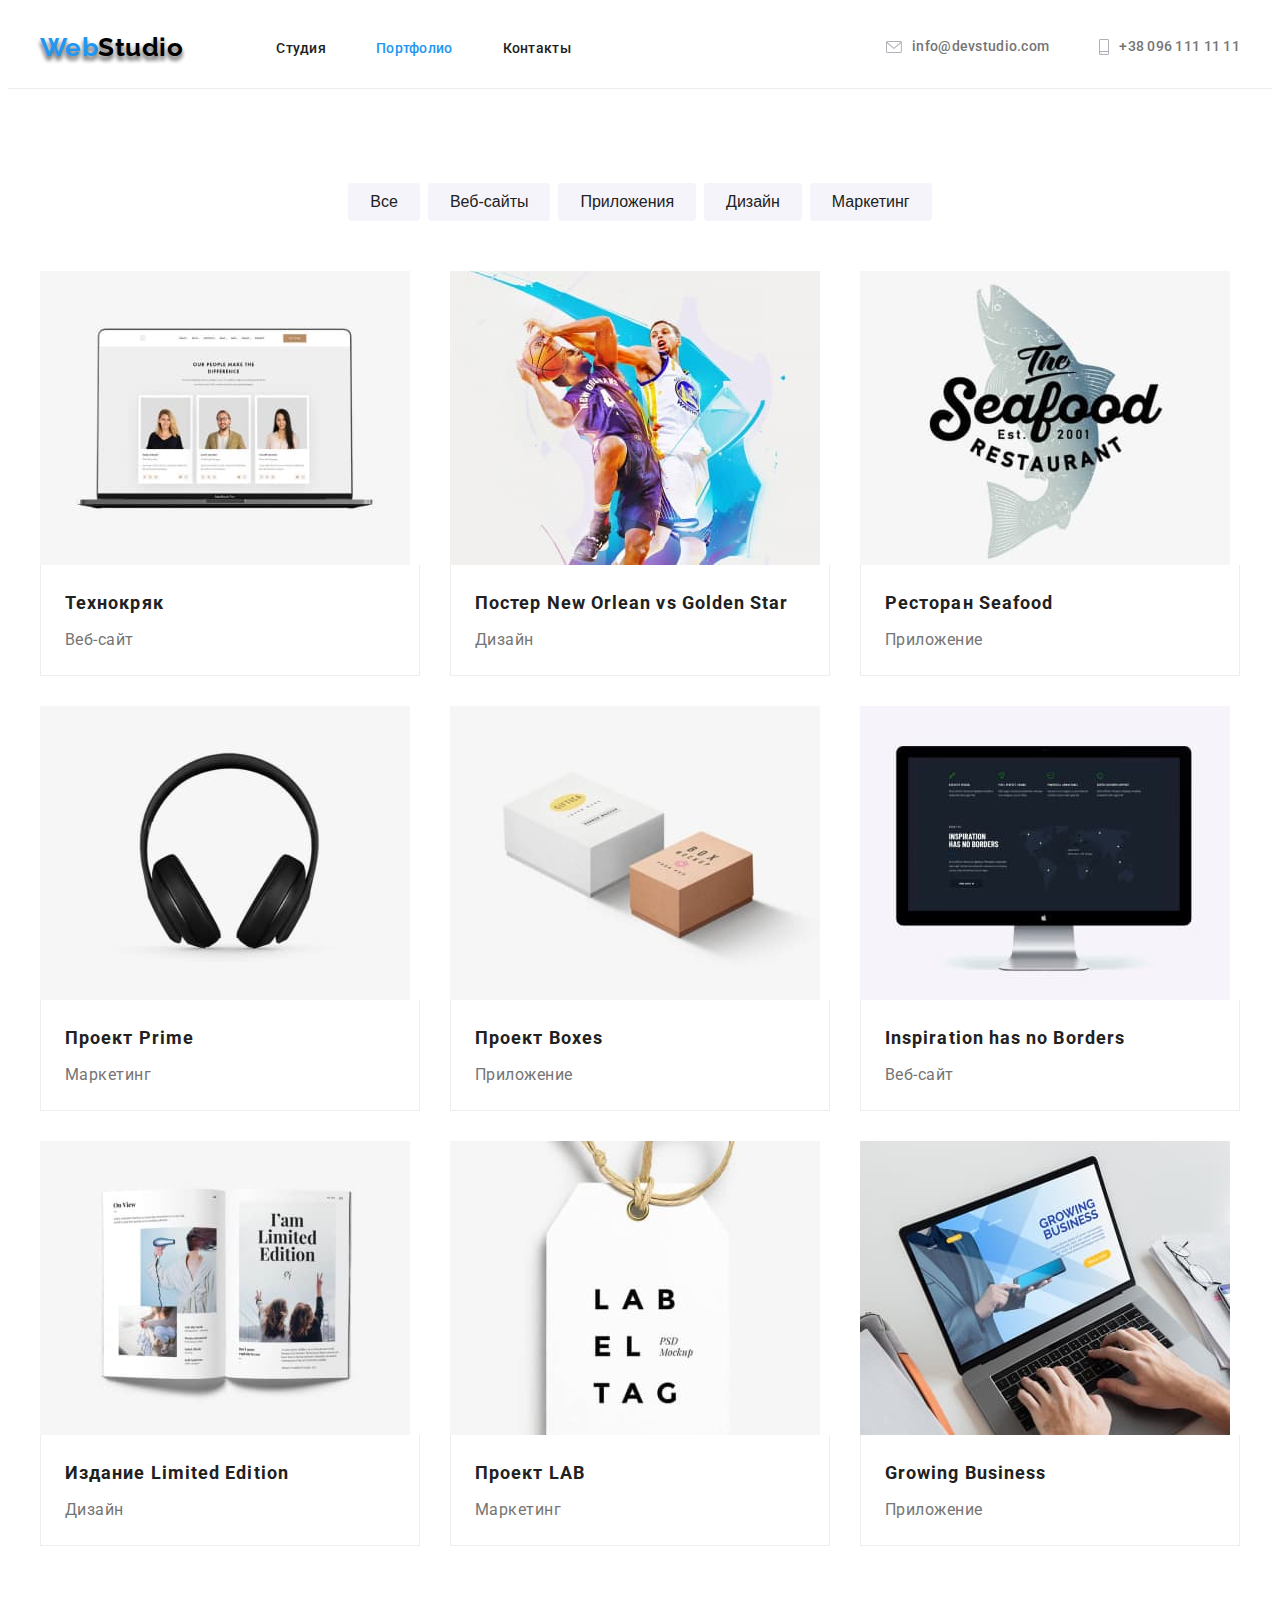
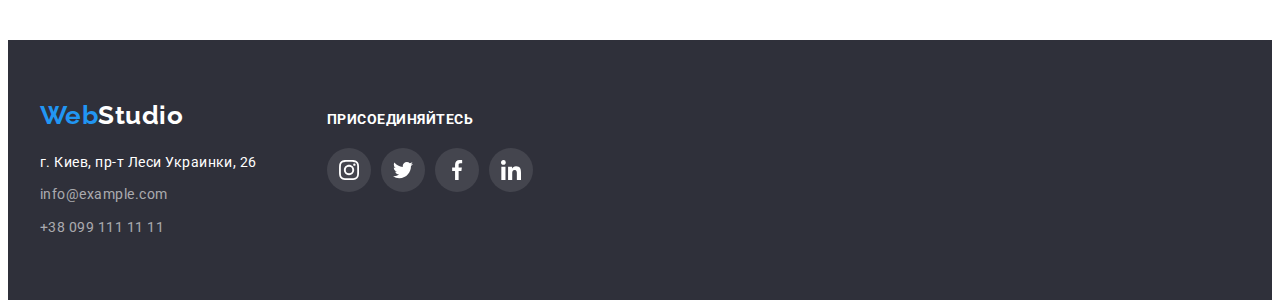
==== commit 98c72c0f: "исправлено ошибки" ====
--- a/portfolio.html
+++ b/portfolio.html
@@ -132,6 +132,7 @@
 
     <!-- <Футер> -->
     <footer class="footer">
+    <div class="container container-footer">
         <div class="footer-container">
             <a href="" lang="en" class="footer-webstudio link">
                 <span class="web">Web</span>Studio</a>
@@ -182,6 +183,7 @@
             </ul>
     
         </div>
+    </div>
     </footer>
     </body>
     
--- a/css/styles.css
+++ b/css/styles.css
@@ -130,7 +130,7 @@
   font-size: 14px;
   line-height: 1.14;
   letter-spacing: 0.02em;
-  color: var(--main-color);
+  color: var(--title-text-color);
 }
 
 .menu-link:hover,
@@ -152,11 +152,13 @@
 }
 
 .contact-link {
+  display: flex;
   font-weight: 500;
   font-size: 14px;
   line-height: 1.14;
   letter-spacing: 0.02em;
   color: var(--main-color);
+  align-items: center;
 }
 
 .contact-link:hover .icon-contacts,
@@ -234,7 +236,6 @@
 /*=====Advantages (advant- никогда не писать adv-title!!!)=====*/
 .advant-list {
   display: flex;
-  justify-content: space-between;
 }
 
 .advant-item:not(:last-child) {
@@ -256,8 +257,7 @@
   line-height: 1.71;
 }
 .advent-thumb {
-  width: 270px;
-  height: 120px;
+  padding: 30px 0;
   margin-bottom: 30px;
   border-radius: 4px;
   align-items: center;
@@ -341,6 +341,7 @@
 }
 
 .team-member-position {
+  margin-bottom: 16px;
   font-weight: 400;
   font-size: 16px;
   line-height: 1.18;
@@ -350,21 +351,17 @@
 .social-icons {
   display: flex;
   align-items: center;
-  justify-content: space-between;
-}
-
-.social-list-icons {
-  display: flex;
-  align-items: center;
-  justify-content: space-between;
-}
-
+  justify-content: center;
+}
+
+.social-icon-item:not(:last-child) {
+  margin-right: 10px;
+}
 .social-link {
+  padding: 12px;
   display: flex;
   align-items: center;
   justify-content: center;
-  width: 44px;
-  height: 44px;
   border-radius: 50%;
 }
 
@@ -391,17 +388,16 @@
 }
 
 .client-link {
+  padding: 16px 32px;
   display: flex;
   align-items: center;
   justify-content: center;
-  width: 170px;
-  height: 92px;
   border: 1px solid #afb1b8;
   border-radius: 4px;
 }
 
 .client-link:hover,
-.contact-link:focus {
+.client-link:focus {
   border: 1px solid var(--accent-color);
   border-radius: 4px;
   outline: none;
@@ -423,9 +419,14 @@
   display: flex;
   align-items: baseline;
 }
+
+.container-footer {
+  display: flex;
+  align-items: baseline;
+}
+
 .footer-container {
   align-items: baseline;
-  padding-left: 215px;
 }
 
 .social-footer {
@@ -448,6 +449,9 @@
 .footer-soc-item:first-child {
   margin-left: 0;
 }
+.footer-soc-item:not(:last-child) {
+  margin-right: 10px;
+}
 .footer-address {
   margin-top: 20px;
   font-style: normal;
@@ -495,8 +499,7 @@
   display: flex;
   align-items: center;
   justify-content: center;
-  width: 44px;
-  height: 44px;
+  padding: 12px;
   border-radius: 50%;
   background-color: rgba(255, 255, 255, 0.1);
 }
@@ -554,6 +557,8 @@
 .filter-btn:focus {
   color: var(--primary-white-color);
   background: var(--accent-color);
+  box-shadow: 0px 3px 1px rgba(0, 0, 0, 0.1), 0px 1px 2px rgba(0, 0, 0, 0.08),
+    0px 2px 2px rgba(0, 0, 0, 0.12);
 }
 /*===========END==FILTERS=============*/
 
